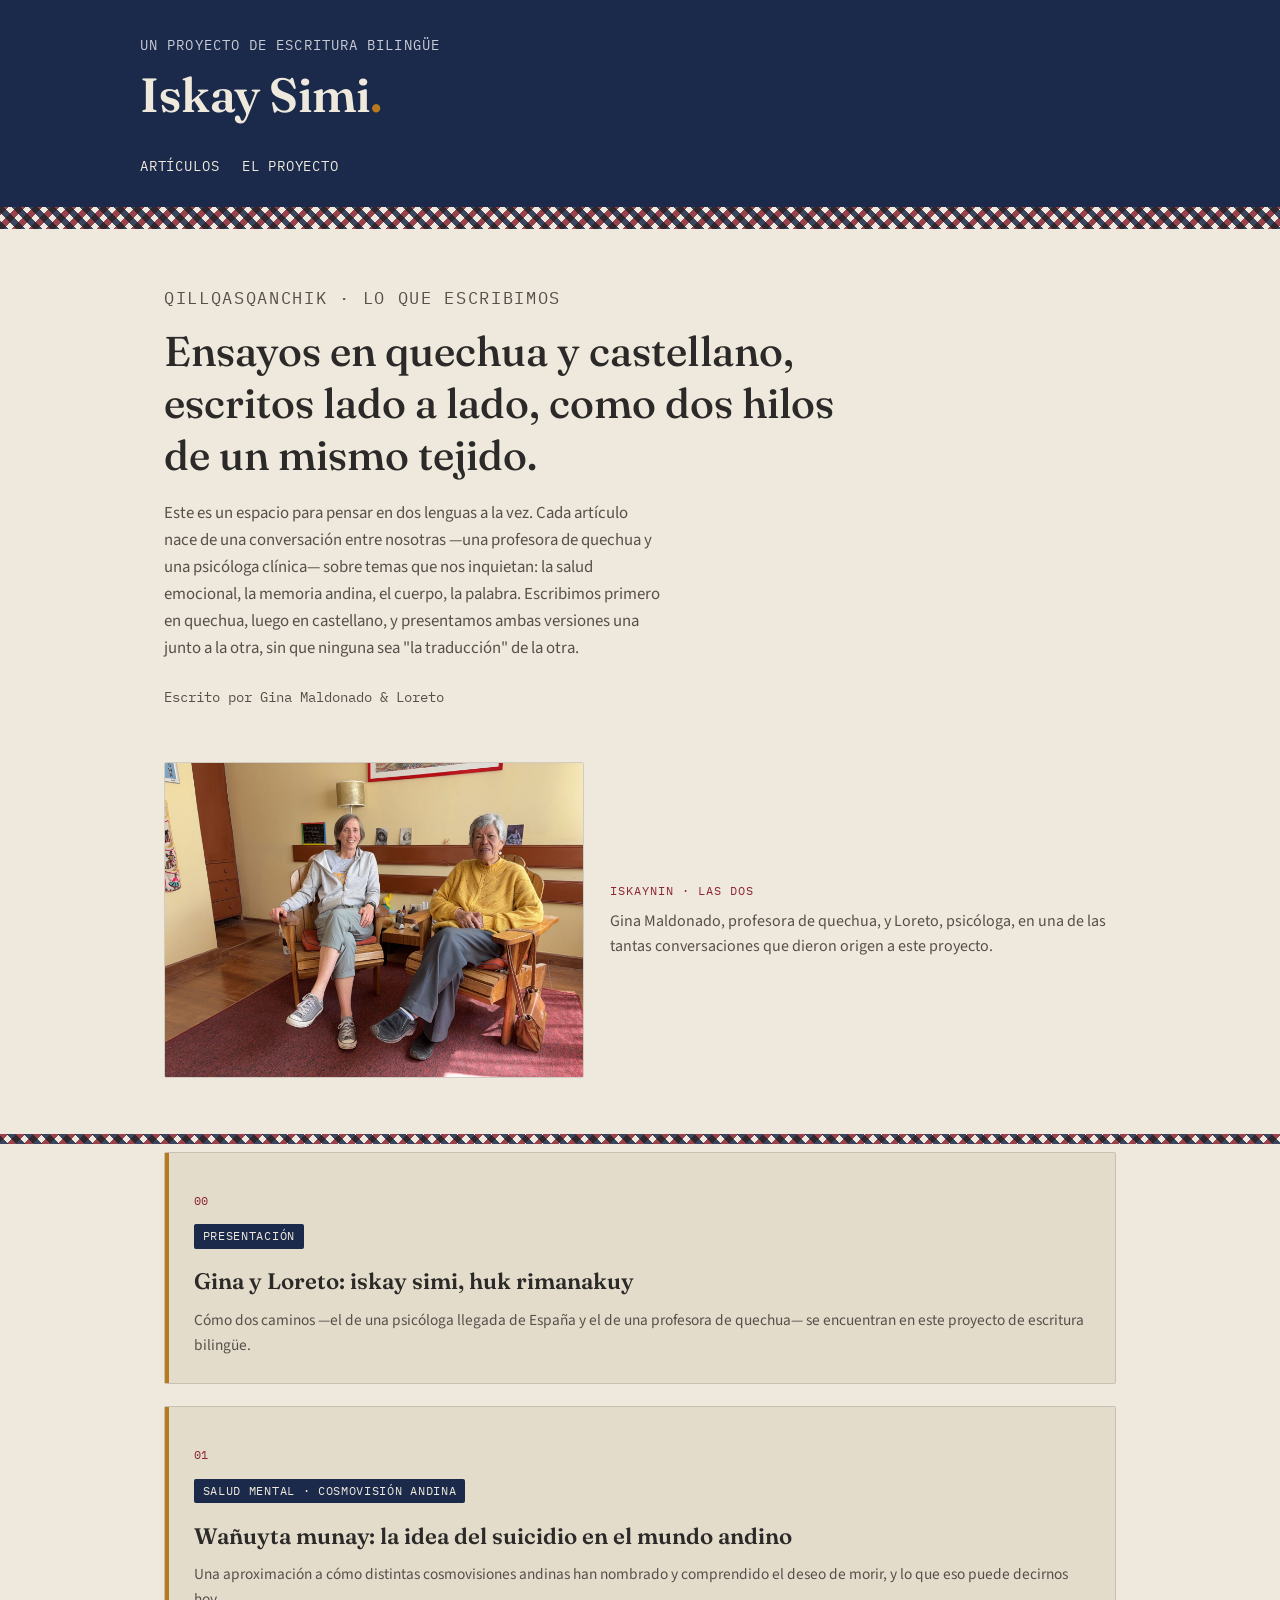
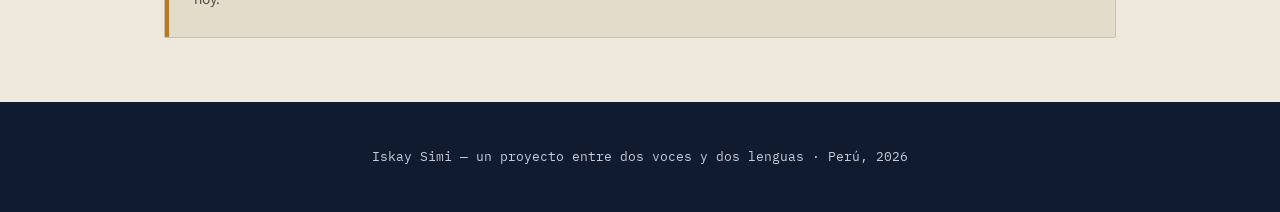
==== index.html @ fa010f7d "Add files via upload" ====
<!DOCTYPE html>
<html lang="es">
<head>
<meta charset="UTF-8">
<meta name="viewport" content="width=device-width, initial-scale=1.0">
<title>Iskay Simi — Dos lenguas, un pensamiento</title>
<link rel="preconnect" href="https://fonts.googleapis.com">
<link href="https://fonts.googleapis.com/css2?family=Fraunces:wght@500;600&family=IBM+Plex+Mono:wght@400;500&family=Source+Sans+3:wght@400;600&display=swap" rel="stylesheet">
<link rel="stylesheet" href="style.css">
</head>
<body>

<header class="site">
  <div class="site-inner">
    <p class="site-subtitle">Un proyecto de escritura bilingüe</p>
    <h1 class="site-title">Iskay Simi<span class="iskay">.</span></h1>
    <nav class="site">
      <a href="index.html">Artículos</a>
      <a href="index.html#proyecto">El proyecto</a>
    </nav>
  </div>
</header>

<div class="telar-divider"></div>

<section class="hero" id="proyecto">
  <p class="hero-eyebrow">Qillqasqanchik · Lo que escribimos</p>
  <h1>Ensayos en quechua y castellano, escritos lado a lado, como dos hilos de un mismo tejido.</h1>
  <p>
    Este es un espacio para pensar en dos lenguas a la vez. Cada artículo nace de una
    conversación entre nosotras —una profesora de quechua y una psicóloga clínica— sobre
    temas que nos inquietan: la salud emocional, la memoria andina, el cuerpo, la palabra.
    Escribimos primero en quechua, luego en castellano, y presentamos ambas versiones
    una junto a la otra, sin que ninguna sea "la traducción" de la otra.
  </p>
  <p class="autoras">Escrito por Gina Maldonado &amp; Loreto</p>
</section>

<section class="autoras-seccion">
  <img src="img/gina-loreto-camara.jpg" alt="Gina Maldonado y Loreto sentadas juntas, sonriendo">
  <div class="texto">
    <p class="eyebrow">Iskaynin &middot; Las dos</p>
    <p>
      Gina Maldonado, profesora de quechua, y Loreto, psicóloga, en una de las
      tantas conversaciones que dieron origen a este proyecto.
    </p>
  </div>
</section>

<div class="telar-divider small"></div>

<section class="lista">

  <a class="tarjeta" href="articulos/proyecto.html">
    <p class="num">00</p>
    <span class="tema">Presentación</span>
    <h2>Gina y Loreto: iskay simi, huk rimanakuy</h2>
    <p class="resumen">
      Cómo dos caminos —el de una psicóloga llegada de España y el de una
      profesora de quechua— se encuentran en este proyecto de escritura bilingüe.
    </p>
  </a>

  <a class="tarjeta" href="articulos/suicidio-andino.html">
    <p class="num">01</p>
    <span class="tema">Salud mental &middot; Cosmovisión andina</span>
    <h2>Wañuyta munay: la idea del suicidio en el mundo andino</h2>
    <p class="resumen">
      Una aproximación a cómo distintas cosmovisiones andinas han nombrado y
      comprendido el deseo de morir, y lo que eso puede decirnos hoy.
    </p>
  </a>

  <!--
    Para agregar un nuevo artículo:
    1. Duplica un archivo de /articulos (por ejemplo articulos/proyecto.html)
       y ponle un nombre nuevo, ej: articulos/nombre-del-tema.html
    2. Edita su contenido siguiendo la guía de comentarios dentro del archivo
    3. Copia y pega una tarjeta como las de arriba, cambiando el número,
       el tema, el título, el resumen y el enlace (href)
  -->

</section>

<footer class="site">
  <p>Iskay Simi — un proyecto entre dos voces y dos lenguas · Perú, 2026</p>
</footer>

</body>
</html>
---- style.css ----
/* =========================================================
   ISKAY SIMI — plantilla para blog bilingüe quechua/castellano
   Paleta: índigo noche, ocre tierra, cochinilla, papel crudo
   ========================================================= */

:root {
  --paper: #efe9dd;
  --paper-dim: #e4dccb;
  --ink: #2b2a28;
  --ink-soft: #55504a;
  --indigo: #1b2a4a;
  --indigo-deep: #101b30;
  --ocre: #b9791f;
  --cochinilla: #8b2635;
  --line: rgba(43, 42, 40, 0.15);

  --font-display: "Fraunces", Georgia, serif;
  --font-body: "Source Sans 3", "Segoe UI", sans-serif;
  --font-mono: "IBM Plex Mono", monospace;
}

* { box-sizing: border-box; }

html { scroll-behavior: smooth; }

body {
  margin: 0;
  background: var(--paper);
  color: var(--ink);
  font-family: var(--font-body);
  line-height: 1.6;
  -webkit-font-smoothing: antialiased;
}

a { color: inherit; }

/* ---------- textil signature: divisor tejido ---------- */
.telar-divider {
  height: 22px;
  width: 100%;
  background:
    repeating-linear-gradient(
      135deg,
      var(--cochinilla) 0 6px,
      transparent 6px 12px
    ),
    repeating-linear-gradient(
      45deg,
      var(--indigo) 0 6px,
      transparent 6px 12px
    );
  background-blend-mode: multiply;
  opacity: 0.85;
}

.telar-divider.small { height: 10px; }

/* ---------- header ---------- */
header.site {
  background: var(--indigo);
  color: var(--paper);
  padding: 2.2rem 1.5rem 1.6rem;
}

.site-inner {
  max-width: 1000px;
  margin: 0 auto;
}

.site-title {
  font-family: var(--font-display);
  font-size: clamp(2rem, 5vw, 3rem);
  margin: 0 0 0.2rem;
  font-weight: 600;
  letter-spacing: -0.01em;
}

.site-title .iskay { color: var(--ocre); }

.site-subtitle {
  font-family: var(--font-mono);
  font-size: 0.85rem;
  text-transform: uppercase;
  letter-spacing: 0.08em;
  color: #c9ccd6;
  margin: 0;
}

nav.site {
  margin-top: 1.4rem;
  display: flex;
  gap: 1.4rem;
  font-family: var(--font-mono);
  font-size: 0.85rem;
  text-transform: uppercase;
  letter-spacing: 0.06em;
}

nav.site a {
  text-decoration: none;
  color: var(--paper);
  border-bottom: 2px solid transparent;
  padding-bottom: 2px;
  transition: border-color 0.2s ease;
}

nav.site a:hover { border-color: var(--ocre); }

/* ---------- hero (home) ---------- */
.hero {
  max-width: 1000px;
  margin: 0 auto;
  padding: 3.5rem 1.5rem 2.5rem;
}

.hero-eyebrow {
  font-family: var(--font-mono);
  font-size: 0.8rem;
  text-transform: uppercase;
  letter-spacing: 0.1em;
  color: var(--cochinilla);
  margin: 0 0 0.8rem;
}

.hero h1 {
  font-family: var(--font-display);
  font-size: clamp(1.8rem, 4vw, 2.6rem);
  font-weight: 500;
  line-height: 1.25;
  margin: 0 0 1.2rem;
  max-width: 26ch;
}

.hero p {
  max-width: 62ch;
  color: var(--ink-soft);
  font-size: 1.05rem;
}

.hero .autoras {
  margin-top: 1.6rem;
  font-family: var(--font-mono);
  font-size: 0.85rem;
  color: var(--ink-soft);
}

/* ---------- autoras ---------- */
.autoras-seccion {
  max-width: 1000px;
  margin: 0 auto;
  padding: 0 1.5rem 3.5rem;
  display: flex;
  gap: 1.6rem;
  align-items: center;
  flex-wrap: wrap;
}

.autoras-seccion img {
  width: 100%;
  max-width: 420px;
  border-radius: 2px;
  border: 1px solid var(--line);
  display: block;
}

.autoras-seccion .texto {
  flex: 1;
  min-width: 240px;
}

.autoras-seccion .texto p.eyebrow {
  font-family: var(--font-mono);
  font-size: 0.78rem;
  text-transform: uppercase;
  letter-spacing: 0.08em;
  color: var(--cochinilla);
  margin: 0 0 0.5rem;
}

.autoras-seccion .texto p {
  color: var(--ink-soft);
  margin: 0;
}

/* imagen dentro de un artículo */
.articulo-imagen {
  max-width: 1000px;
  margin: 0 auto;
  padding: 0 1.5rem 0.5rem;
}

.articulo-imagen img {
  width: 100%;
  border-radius: 2px;
  border: 1px solid var(--line);
  display: block;
}

.articulo-imagen figcaption {
  font-family: var(--font-mono);
  font-size: 0.78rem;
  color: var(--ink-soft);
  margin-top: 0.6rem;
  text-align: center;
}

/* ---------- article list ---------- */
.lista {
  max-width: 1000px;
  margin: 0 auto;
  padding: 0.5rem 1.5rem 4rem;
  display: grid;
  gap: 1.4rem;
}

.tarjeta {
  display: block;
  text-decoration: none;
  color: var(--ink);
  background: var(--paper-dim);
  border: 1px solid var(--line);
  border-radius: 2px;
  padding: 1.6rem 1.8rem;
  transition: transform 0.15s ease, box-shadow 0.15s ease;
  position: relative;
}

.tarjeta:hover {
  transform: translateY(-2px);
  box-shadow: 0 6px 20px rgba(27, 42, 74, 0.12);
}

.tarjeta::before {
  content: "";
  position: absolute;
  left: 0; top: 0; bottom: 0;
  width: 4px;
  background: var(--ocre);
}

.tarjeta .num {
  font-family: var(--font-mono);
  font-size: 0.78rem;
  color: var(--cochinilla);
  letter-spacing: 0.05em;
}

.tarjeta h2 {
  font-family: var(--font-display);
  font-size: 1.4rem;
  font-weight: 600;
  margin: 0.35rem 0 0.5rem;
}

.tarjeta .tema {
  display: inline-block;
  font-family: var(--font-mono);
  font-size: 0.72rem;
  text-transform: uppercase;
  letter-spacing: 0.06em;
  background: var(--indigo);
  color: var(--paper);
  padding: 0.2rem 0.55rem;
  border-radius: 2px;
  margin-bottom: 0.6rem;
}

.tarjeta .resumen {
  color: var(--ink-soft);
  font-size: 0.96rem;
  margin: 0;
}

/* ---------- article page ---------- */
.articulo-header {
  max-width: 1000px;
  margin: 0 auto;
  padding: 2.6rem 1.5rem 1.2rem;
}

.articulo-header .tema {
  display: inline-block;
  font-family: var(--font-mono);
  font-size: 0.72rem;
  text-transform: uppercase;
  letter-spacing: 0.06em;
  background: var(--indigo);
  color: var(--paper);
  padding: 0.2rem 0.55rem;
  border-radius: 2px;
  margin-bottom: 0.9rem;
}

.articulo-header h1 {
  font-family: var(--font-display);
  font-size: clamp(1.7rem, 4vw, 2.4rem);
  margin: 0 0 0.6rem;
  line-height: 1.25;
}

.articulo-header .meta {
  font-family: var(--font-mono);
  font-size: 0.82rem;
  color: var(--ink-soft);
}

.aviso {
  max-width: 1000px;
  margin: 0 auto;
  padding: 0 1.5rem;
}

.aviso-caja {
  background: #f3e6c9;
  border: 1px solid rgba(139, 38, 53, 0.25);
  border-left: 4px solid var(--cochinilla);
  padding: 1rem 1.3rem;
  font-size: 0.92rem;
  color: var(--ink);
  border-radius: 2px;
}

/* parallel bilingual columns */
.paralelo {
  max-width: 1000px;
  margin: 0 auto;
  padding: 1.8rem 1.5rem 4rem;
  display: grid;
  grid-template-columns: 1fr 1fr;
  gap: 0;
  border: 1px solid var(--line);
}

.columna {
  padding: 1.8rem 2rem;
}

.columna.qu {
  background: var(--paper);
  border-right: 1px solid var(--line);
}

.columna.es {
  background: var(--paper-dim);
}

.columna .idioma-label {
  font-family: var(--font-mono);
  font-size: 0.72rem;
  text-transform: uppercase;
  letter-spacing: 0.08em;
  color: var(--ocre);
  margin: 0 0 1rem;
  border-bottom: 1px solid var(--line);
  padding-bottom: 0.5rem;
}

.columna h3 {
  font-family: var(--font-display);
  font-size: 1.15rem;
  margin: 1.4rem 0 0.5rem;
}

.columna p { margin: 0 0 1rem; }

@media (max-width: 760px) {
  .paralelo { grid-template-columns: 1fr; }
  .columna.qu { border-right: none; border-bottom: 1px solid var(--line); }
}

/* ---------- footer ---------- */
footer.site {
  background: var(--indigo-deep);
  color: #c9ccd6;
  padding: 2rem 1.5rem;
  text-align: center;
  font-family: var(--font-mono);
  font-size: 0.8rem;
}

footer.site a { color: var(--ocre); text-decoration: none; }

/* focus visibility */
a:focus-visible, button:focus-visible {
  outline: 2px solid var(--ocre);
  outline-offset: 2px;
}

@media (prefers-reduced-motion: reduce) {
  * { transition: none !important; scroll-behavior: auto !important; }
}
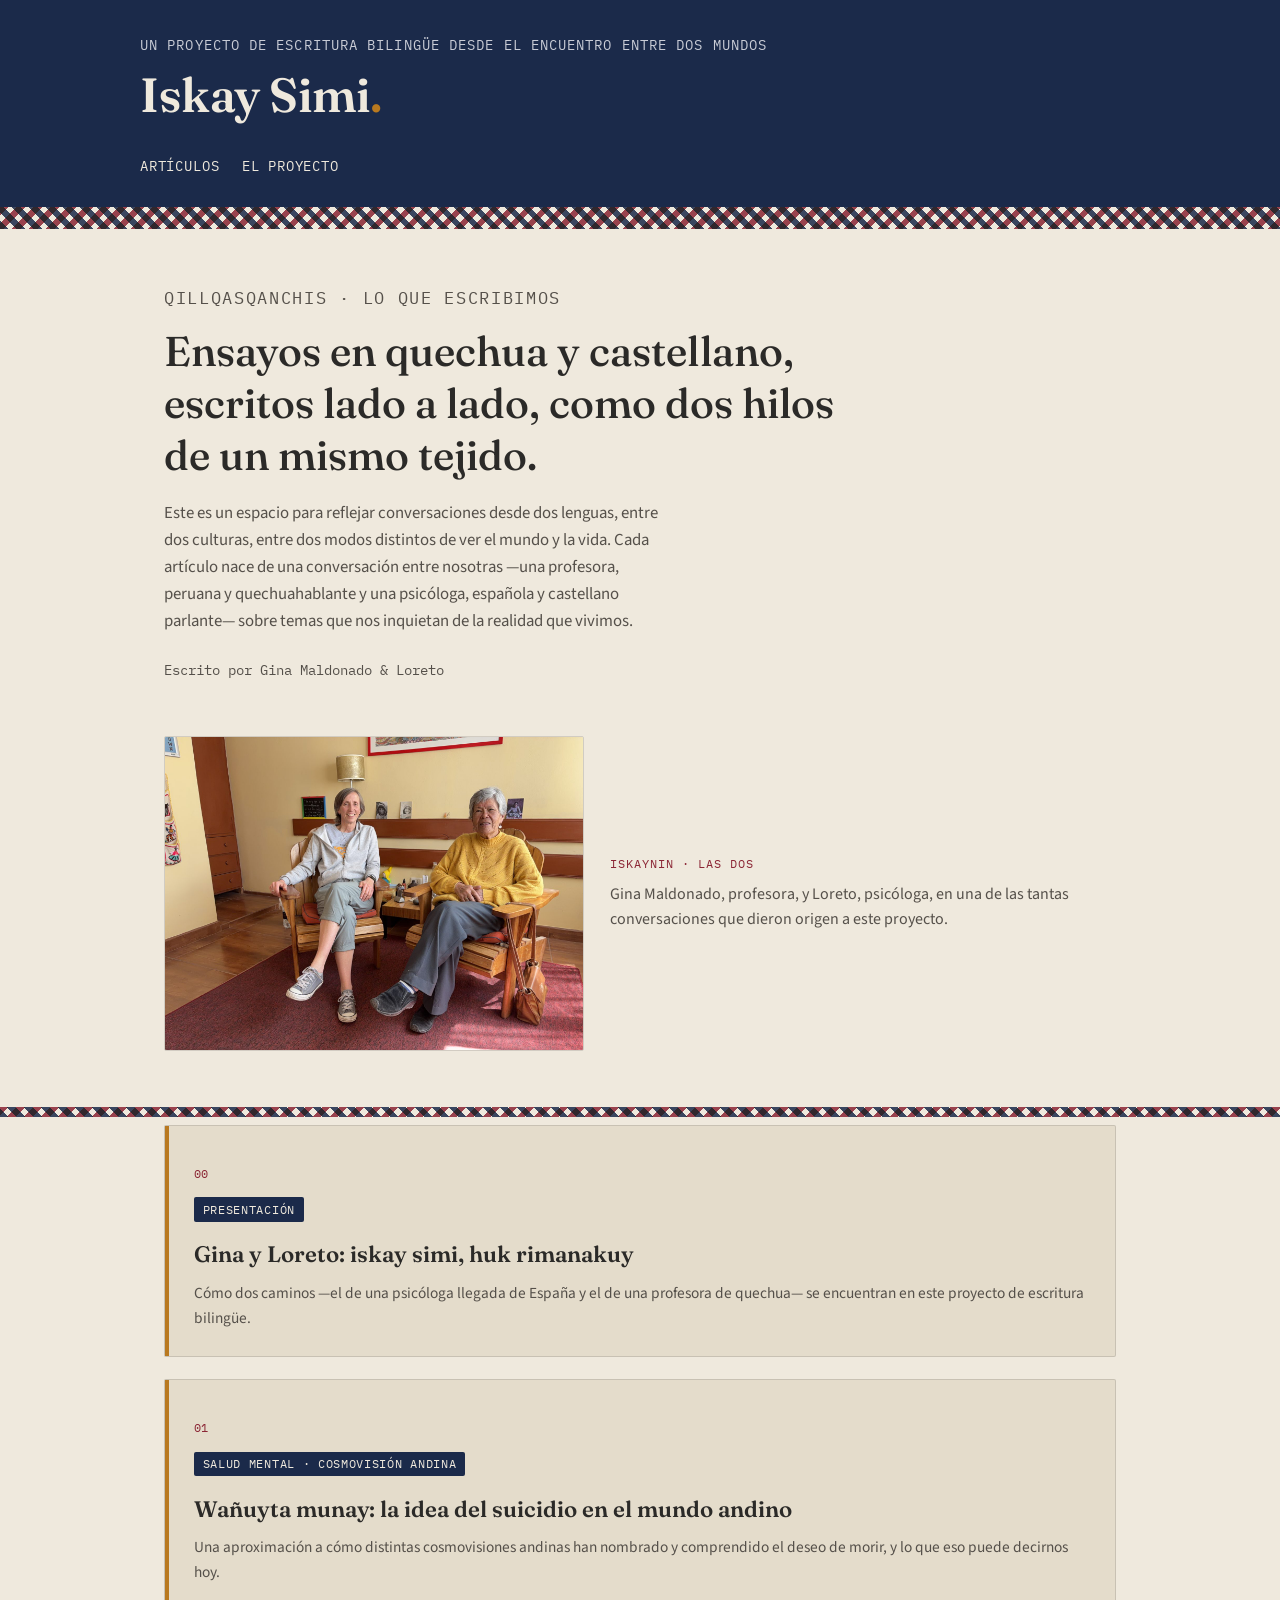
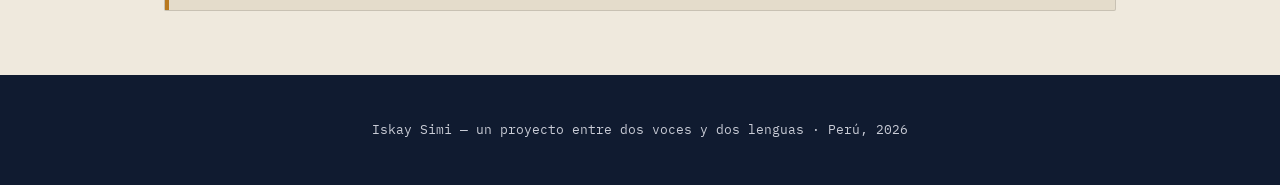
==== commit c76139f3: "Update index.html" ====
--- a/index.html
+++ b/index.html
@@ -3,7 +3,7 @@
 <head>
 <meta charset="UTF-8">
 <meta name="viewport" content="width=device-width, initial-scale=1.0">
-<title>Iskay Simi — Dos lenguas, un pensamiento</title>
+<title>Iskay Simi — Dos lenguas, un diálogo</title>
 <link rel="preconnect" href="https://fonts.googleapis.com">
 <link href="https://fonts.googleapis.com/css2?family=Fraunces:wght@500;600&family=IBM+Plex+Mono:wght@400;500&family=Source+Sans+3:wght@400;600&display=swap" rel="stylesheet">
 <link rel="stylesheet" href="style.css">
@@ -12,7 +12,7 @@
 
 <header class="site">
   <div class="site-inner">
-    <p class="site-subtitle">Un proyecto de escritura bilingüe</p>
+    <p class="site-subtitle">Un proyecto de escritura bilingüe desde el encuentro entre dos mundos</p>
     <h1 class="site-title">Iskay Simi<span class="iskay">.</span></h1>
     <nav class="site">
       <a href="index.html">Artículos</a>
@@ -24,14 +24,12 @@
 <div class="telar-divider"></div>
 
 <section class="hero" id="proyecto">
-  <p class="hero-eyebrow">Qillqasqanchik · Lo que escribimos</p>
+  <p class="hero-eyebrow">Qillqasqanchis · Lo que escribimos</p>
   <h1>Ensayos en quechua y castellano, escritos lado a lado, como dos hilos de un mismo tejido.</h1>
   <p>
-    Este es un espacio para pensar en dos lenguas a la vez. Cada artículo nace de una
-    conversación entre nosotras —una profesora de quechua y una psicóloga clínica— sobre
-    temas que nos inquietan: la salud emocional, la memoria andina, el cuerpo, la palabra.
-    Escribimos primero en quechua, luego en castellano, y presentamos ambas versiones
-    una junto a la otra, sin que ninguna sea "la traducción" de la otra.
+    Este es un espacio para reflejar conversaciones desde dos lenguas, entre dos culturas,  entre dos modos distintos de ver el mundo y la vida. Cada artículo nace de una
+    conversación entre nosotras —una profesora, peruana y quechuahablante y una psicóloga, española y castellano parlante— sobre
+    temas que nos inquietan de la realidad que vivimos.
   </p>
   <p class="autoras">Escrito por Gina Maldonado &amp; Loreto</p>
 </section>
@@ -41,7 +39,7 @@
   <div class="texto">
     <p class="eyebrow">Iskaynin &middot; Las dos</p>
     <p>
-      Gina Maldonado, profesora de quechua, y Loreto, psicóloga, en una de las
+      Gina Maldonado, profesora, y Loreto, psicóloga, en una de las
       tantas conversaciones que dieron origen a este proyecto.
     </p>
   </div>
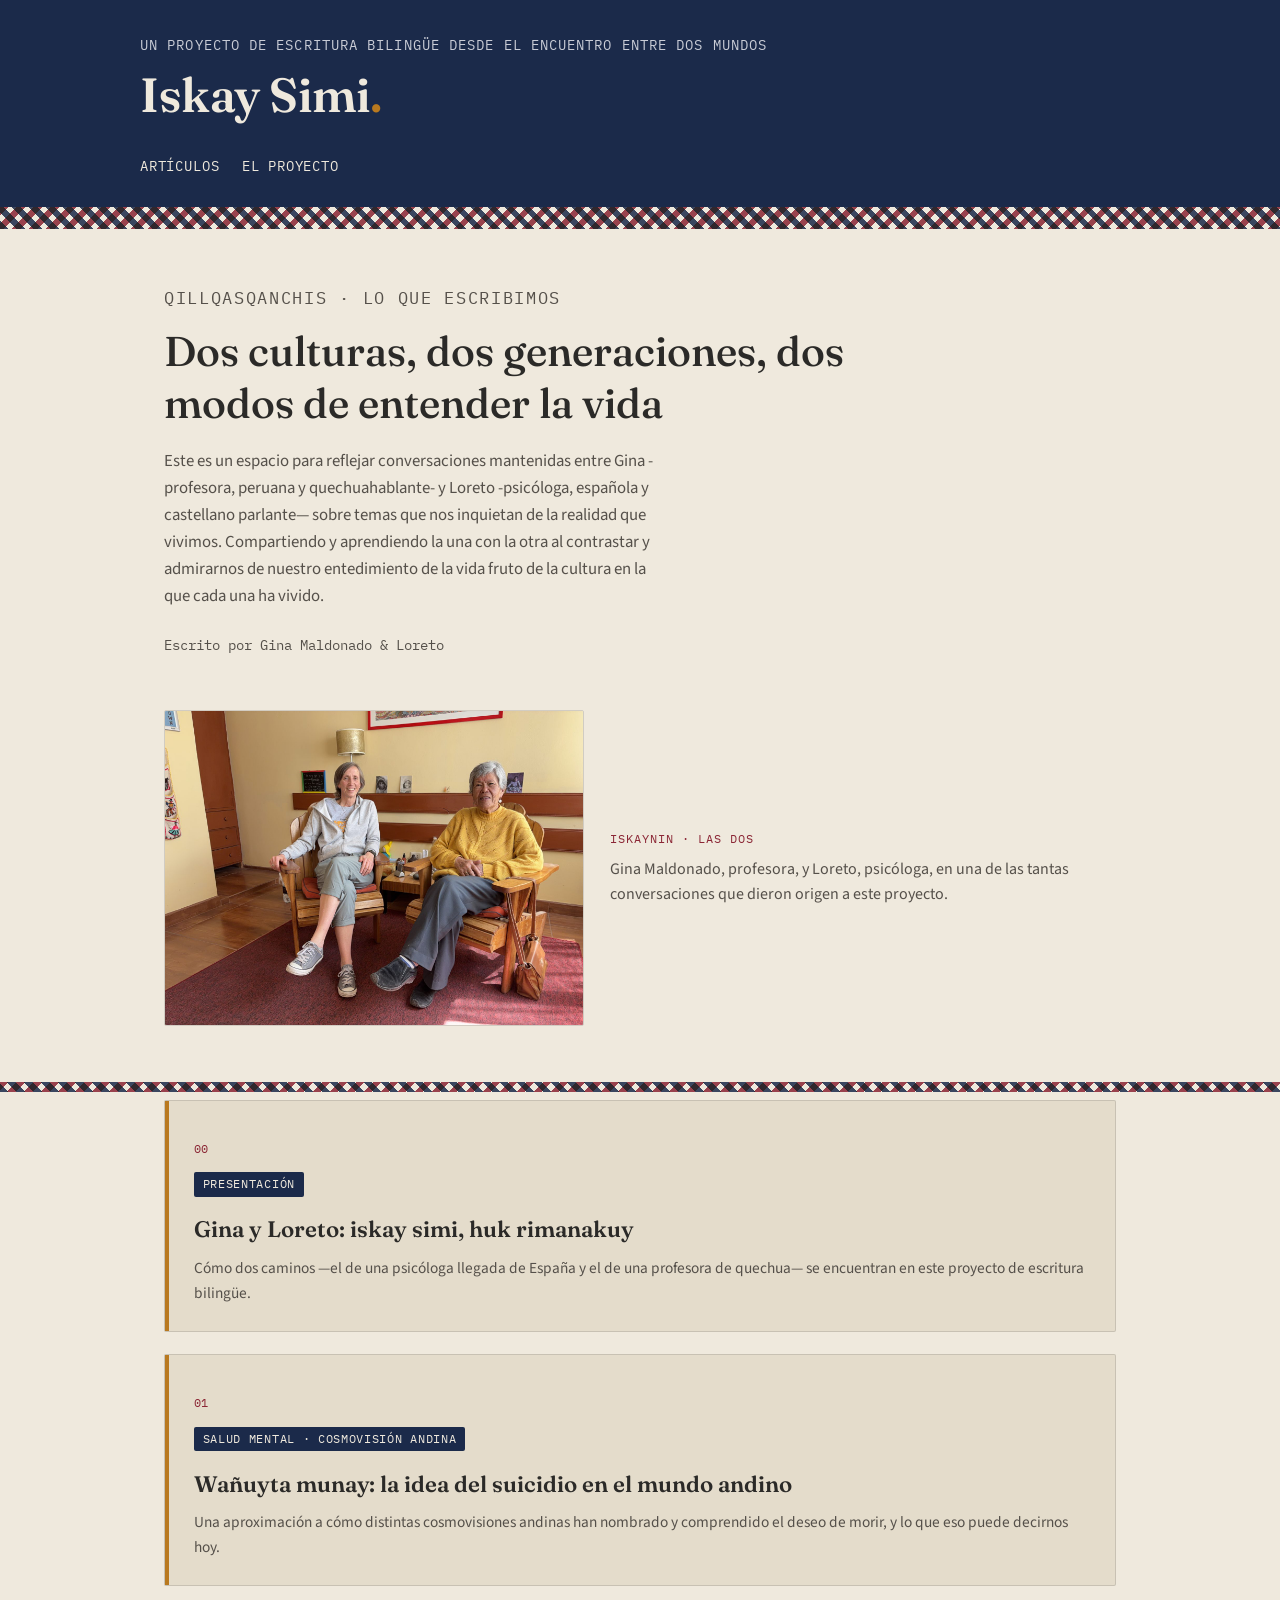
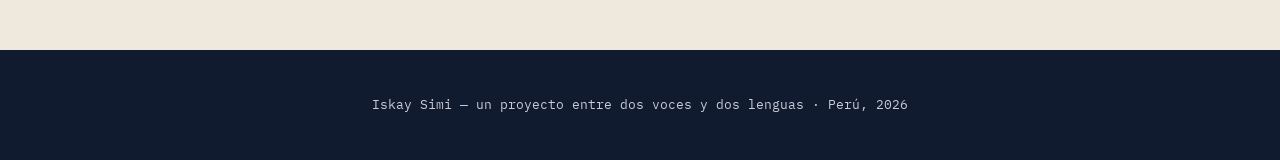
==== commit 60213a1b: "Update index.html" ====
--- a/index.html
+++ b/index.html
@@ -25,11 +25,10 @@
 
 <section class="hero" id="proyecto">
   <p class="hero-eyebrow">Qillqasqanchis · Lo que escribimos</p>
-  <h1>Ensayos en quechua y castellano, escritos lado a lado, como dos hilos de un mismo tejido.</h1>
+  <h1>Dos culturas, dos generaciones, dos modos de entender la vida</h1>
   <p>
-    Este es un espacio para reflejar conversaciones desde dos lenguas, entre dos culturas,  entre dos modos distintos de ver el mundo y la vida. Cada artículo nace de una
-    conversación entre nosotras —una profesora, peruana y quechuahablante y una psicóloga, española y castellano parlante— sobre
-    temas que nos inquietan de la realidad que vivimos.
+    Este es un espacio para reflejar conversaciones mantenidas entre Gina -profesora, peruana y quechuahablante- y Loreto -psicóloga, española y castellano parlante— sobre
+    temas que nos inquietan de la realidad que vivimos. Compartiendo y aprendiendo la una con la otra al contrastar y admirarnos de nuestro entedimiento de la vida fruto de la cultura en la que cada una ha vivido.
   </p>
   <p class="autoras">Escrito por Gina Maldonado &amp; Loreto</p>
 </section>
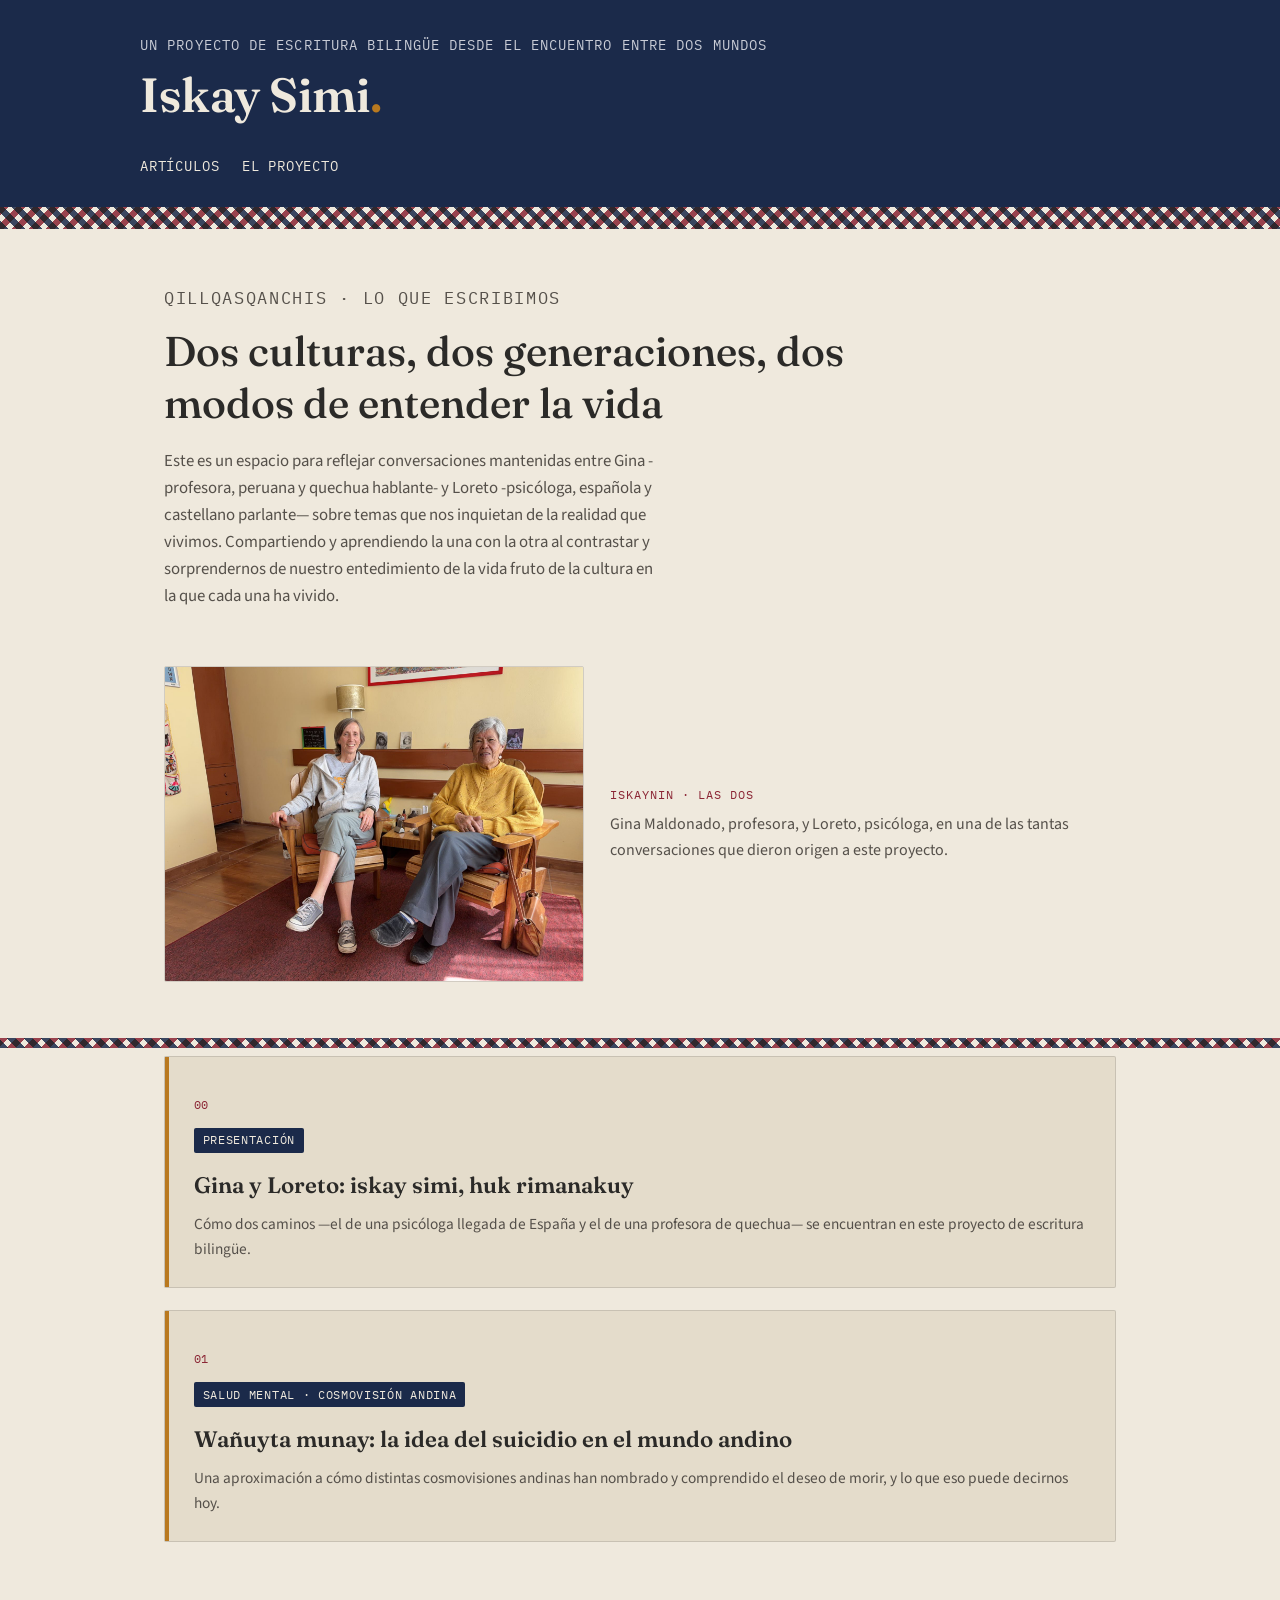
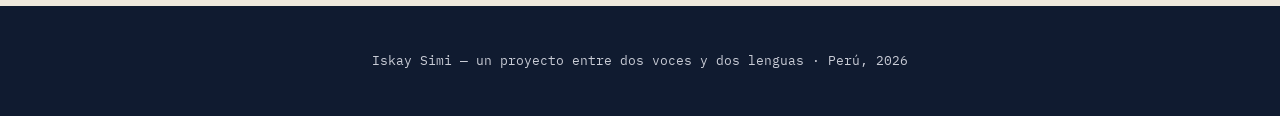
==== commit 715cd87b: "Update index.html" ====
--- a/index.html
+++ b/index.html
@@ -27,10 +27,9 @@
   <p class="hero-eyebrow">Qillqasqanchis · Lo que escribimos</p>
   <h1>Dos culturas, dos generaciones, dos modos de entender la vida</h1>
   <p>
-    Este es un espacio para reflejar conversaciones mantenidas entre Gina -profesora, peruana y quechuahablante- y Loreto -psicóloga, española y castellano parlante— sobre
-    temas que nos inquietan de la realidad que vivimos. Compartiendo y aprendiendo la una con la otra al contrastar y admirarnos de nuestro entedimiento de la vida fruto de la cultura en la que cada una ha vivido.
+    Este es un espacio para reflejar conversaciones mantenidas entre Gina -profesora, peruana y quechua hablante- y Loreto -psicóloga, española y castellano parlante— sobre
+    temas que nos inquietan de la realidad que vivimos. Compartiendo y aprendiendo la una con la otra al contrastar y sorprendernos de nuestro entedimiento de la vida fruto de la cultura en la que cada una ha vivido.
   </p>
-  <p class="autoras">Escrito por Gina Maldonado &amp; Loreto</p>
 </section>
 
 <section class="autoras-seccion">
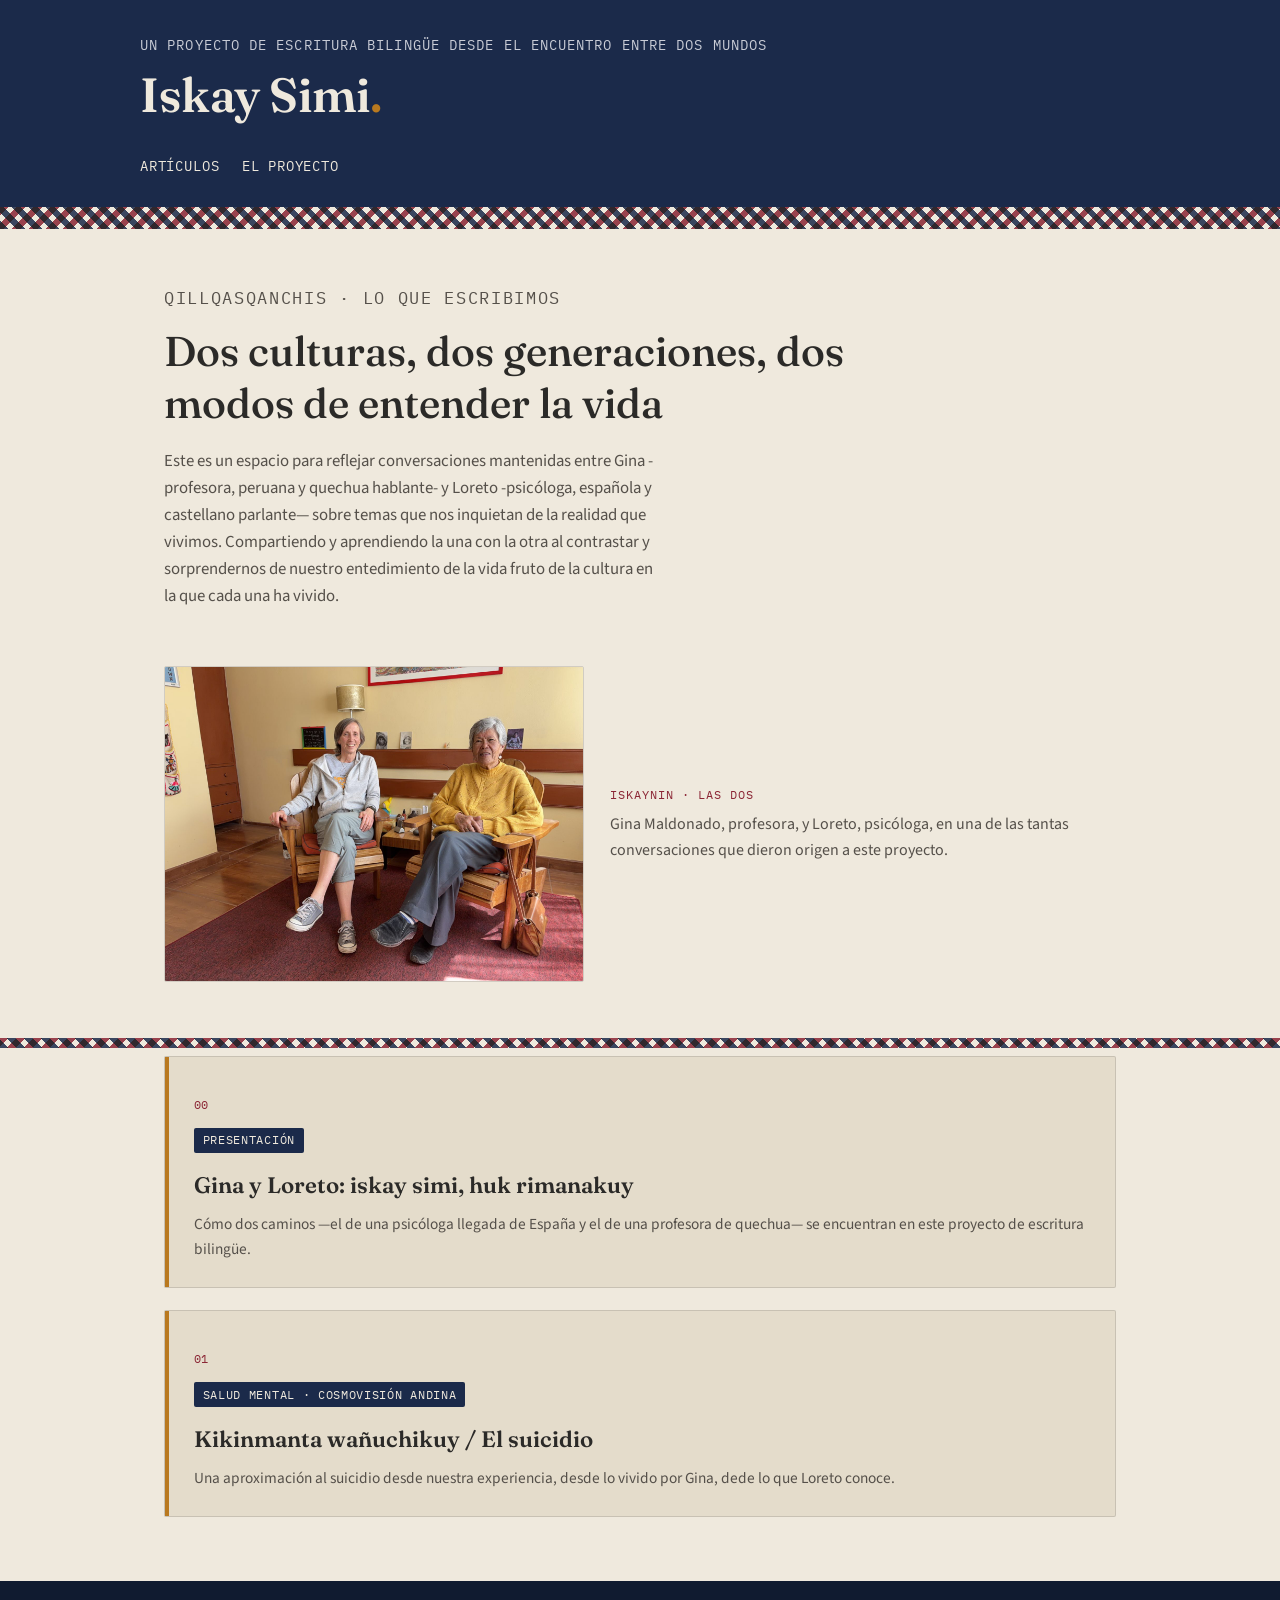
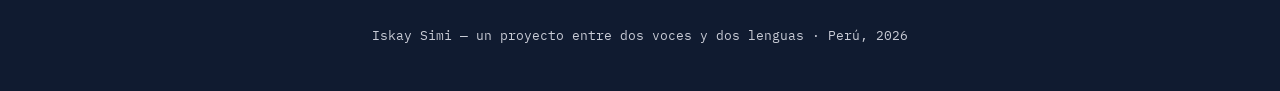
==== commit 4c332ad9: "Update index.html" ====
--- a/index.html
+++ b/index.html
@@ -60,10 +60,9 @@
   <a class="tarjeta" href="articulos/suicidio-andino.html">
     <p class="num">01</p>
     <span class="tema">Salud mental &middot; Cosmovisión andina</span>
-    <h2>Wañuyta munay: la idea del suicidio en el mundo andino</h2>
+    <h2>Kikinmanta wañuchikuy / El suicidio</h2>
     <p class="resumen">
-      Una aproximación a cómo distintas cosmovisiones andinas han nombrado y
-      comprendido el deseo de morir, y lo que eso puede decirnos hoy.
+      Una aproximación al suicidio desde nuestra experiencia, desde lo vivido por Gina, dede lo que Loreto conoce.
     </p>
   </a>
 
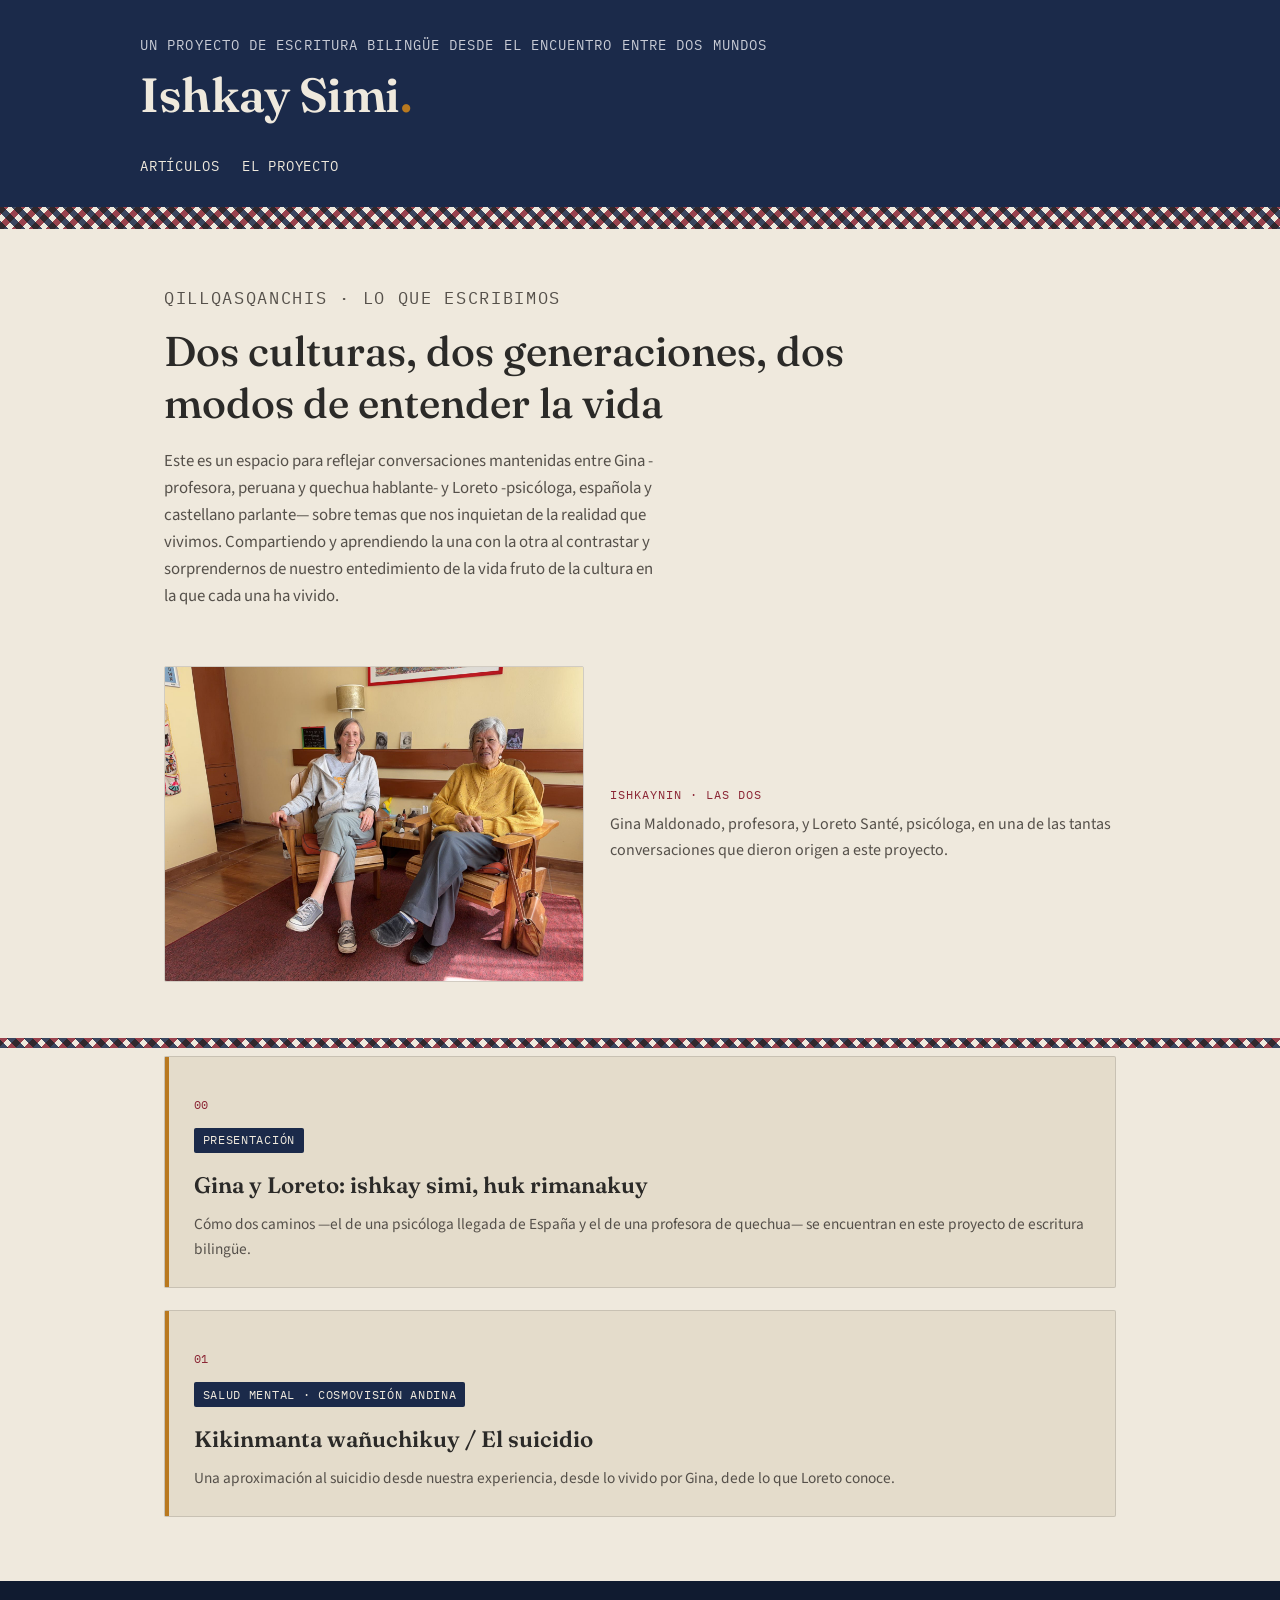
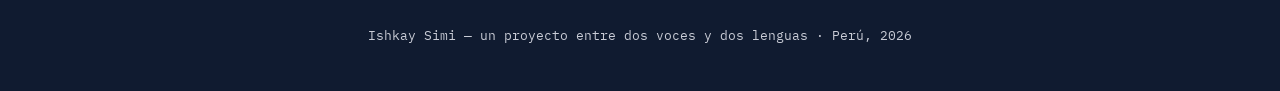
==== commit b7c9f4d4: "Update index.html" ====
--- a/index.html
+++ b/index.html
@@ -3,7 +3,7 @@
 <head>
 <meta charset="UTF-8">
 <meta name="viewport" content="width=device-width, initial-scale=1.0">
-<title>Iskay Simi — Dos lenguas, un diálogo</title>
+<title>Ishkay Simi — Dos lenguas, un diálogo</title>
 <link rel="preconnect" href="https://fonts.googleapis.com">
 <link href="https://fonts.googleapis.com/css2?family=Fraunces:wght@500;600&family=IBM+Plex+Mono:wght@400;500&family=Source+Sans+3:wght@400;600&display=swap" rel="stylesheet">
 <link rel="stylesheet" href="style.css">
@@ -13,7 +13,7 @@
 <header class="site">
   <div class="site-inner">
     <p class="site-subtitle">Un proyecto de escritura bilingüe desde el encuentro entre dos mundos</p>
-    <h1 class="site-title">Iskay Simi<span class="iskay">.</span></h1>
+    <h1 class="site-title">Ishkay Simi<span class="iskay">.</span></h1>
     <nav class="site">
       <a href="index.html">Artículos</a>
       <a href="index.html#proyecto">El proyecto</a>
@@ -35,9 +35,9 @@
 <section class="autoras-seccion">
   <img src="img/gina-loreto-camara.jpg" alt="Gina Maldonado y Loreto sentadas juntas, sonriendo">
   <div class="texto">
-    <p class="eyebrow">Iskaynin &middot; Las dos</p>
+    <p class="eyebrow">Ishkaynin &middot; Las dos</p>
     <p>
-      Gina Maldonado, profesora, y Loreto, psicóloga, en una de las
+      Gina Maldonado, profesora, y Loreto Santé, psicóloga, en una de las
       tantas conversaciones que dieron origen a este proyecto.
     </p>
   </div>
@@ -50,7 +50,7 @@
   <a class="tarjeta" href="articulos/proyecto.html">
     <p class="num">00</p>
     <span class="tema">Presentación</span>
-    <h2>Gina y Loreto: iskay simi, huk rimanakuy</h2>
+    <h2>Gina y Loreto: ishkay simi, huk rimanakuy</h2>
     <p class="resumen">
       Cómo dos caminos —el de una psicóloga llegada de España y el de una
       profesora de quechua— se encuentran en este proyecto de escritura bilingüe.
@@ -78,7 +78,7 @@
 </section>
 
 <footer class="site">
-  <p>Iskay Simi — un proyecto entre dos voces y dos lenguas · Perú, 2026</p>
+  <p>Ishkay Simi — un proyecto entre dos voces y dos lenguas · Perú, 2026</p>
 </footer>
 
 </body>
